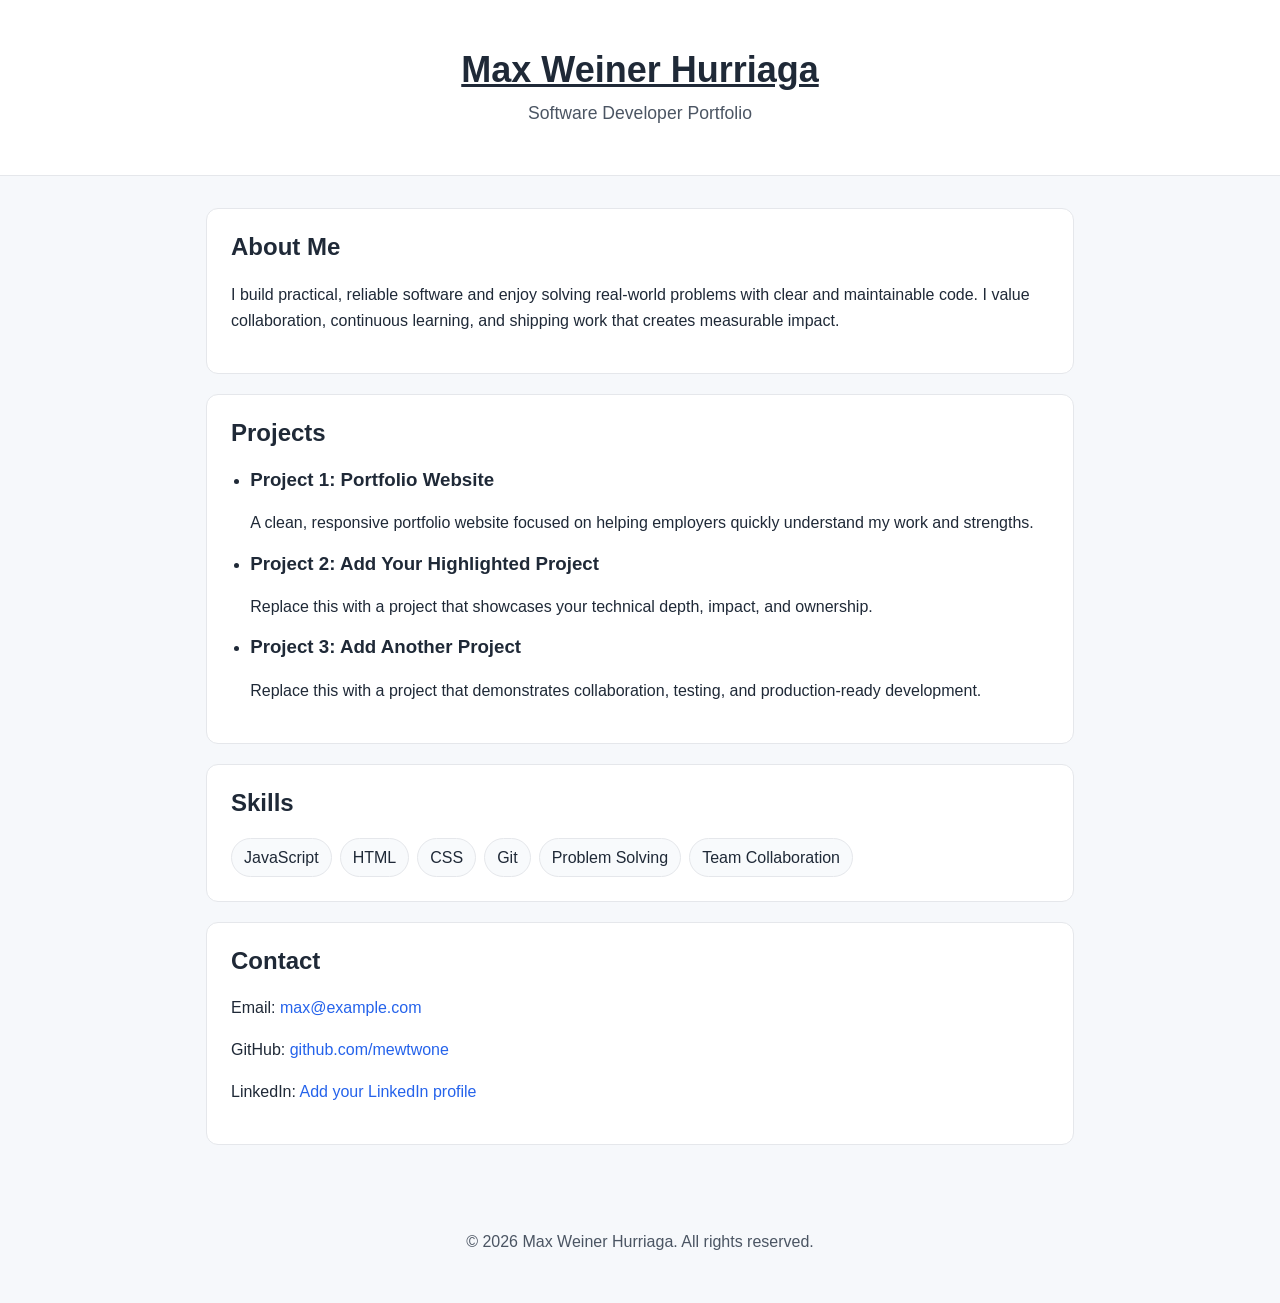
==== index.html @ 5cc29cf3 "Refactor HTML structure and styling integration" ====
<!DOCTYPE html>
<html lang="en">
<head>
  <link rel="stylesheet" href="style.css">
  <meta charset="UTF-8">
  <meta name="viewport" content="width=device-width, initial-scale=1.0">
  <title>Max Weiner Hurriaga | Portfolio</title>

</head>
<body>
<header>
  <div class="container">
    <h1 class="center underline">Max Weiner Hurriaga</h1>
    <p class="subtitle center">Software Developer Portfolio</p>
  </div>
</header>

<main class="container">
  <section aria-labelledby="about-heading">
    <h2 id="about-heading">About Me</h2>
    <p>
      I build practical, reliable software and enjoy solving real-world problems with clear and maintainable code.
      I value collaboration, continuous learning, and shipping work that creates measurable impact.
    </p>
  </section>

  <section aria-labelledby="projects-heading">
    <h2 id="projects-heading">Projects</h2>
    <ul class="project-list">
      <li>
        <h3>Project 1: Portfolio Website</h3>
        <p>A clean, responsive portfolio website focused on helping employers quickly understand my work and strengths.</p>
      </li>
      <li>
        <h3>Project 2: Add Your Highlighted Project</h3>
        <p>Replace this with a project that showcases your technical depth, impact, and ownership.</p>
      </li>
      <li>
        <h3>Project 3: Add Another Project</h3>
        <p>Replace this with a project that demonstrates collaboration, testing, and production-ready development.</p>
      </li>
    </ul>
  </section>

  <section aria-labelledby="skills-heading">
    <h2 id="skills-heading">Skills</h2>
    <ul class="skill-list">
      <li>JavaScript</li>
      <li>HTML</li>
      <li>CSS</li>
      <li>Git</li>
      <li>Problem Solving</li>
      <li>Team Collaboration</li>
    </ul>
  </section>

  <section aria-labelledby="contact-heading">
    <h2 id="contact-heading">Contact</h2>
    <p>Email: <a href="mailto:max@example.com">max@example.com</a></p>
    <p>GitHub: <a href="https://github.com/mewtwone">github.com/mewtwone</a></p>
    <p>LinkedIn: <a href="https://www.linkedin.com">Add your LinkedIn profile</a></p>
  </section>
</main>

<footer>
  <p>© <span id="year">2026</span> Max Weiner Hurriaga. All rights reserved.</p>
</footer>
</body>
</html>
---- style.css ----
:root {
    color-scheme: light;
    --bg: #f6f8fb;
    --surface: #ffffff;
    --text: #1f2937;
    --muted: #4b5563;
    --accent: #2563eb;
    --border: #e5e7eb;
}

* {
    box-sizing: border-box;
}

body {
    margin: 0;
    font-family: Arial, Helvetica, sans-serif;
    line-height: 1.6;
    color: var(--text);
    background: var(--bg);
}

header {
    background: var(--surface);
    border-bottom: 1px solid var(--border);
    padding: 3rem 1rem;
}
.center {
    text-align: center;
}

.underline {
    text-decoration: underline;
}
.container {
    max-width: 900px;
    margin: 0 auto;
}

h1,
h2,
h3 {
    margin-top: 0;
    line-height: 1.2;
}

h1 {
    font-size: 2.25rem;
    margin-bottom: 0.5rem;
}

.subtitle {
    margin: 0;
    color: var(--muted);
    font-size: 1.1rem;
}

main {
    padding: 2rem 1rem 3rem;
}

section {
    background: var(--surface);
    border: 1px solid var(--border);
    border-radius: 12px;
    padding: 1.5rem;
    margin-bottom: 1.25rem;
}

ul {
    padding-left: 1.2rem;
    margin: 0;
}

.project-list li + li {
    margin-top: 1rem;
}

.skill-list {
    display: flex;
    flex-wrap: wrap;
    gap: 0.5rem;
    list-style: none;
    padding: 0;
}

.skill-list li {
    border: 1px solid var(--border);
    border-radius: 999px;
    padding: 0.35rem 0.75rem;
    background: #f8fafc;
}

a {
    color: var(--accent);
    text-decoration: none;
}

a:hover,
a:focus {
    text-decoration: underline;
}

footer {
    text-align: center;
    color: var(--muted);
    padding: 0 1rem 2rem;
}
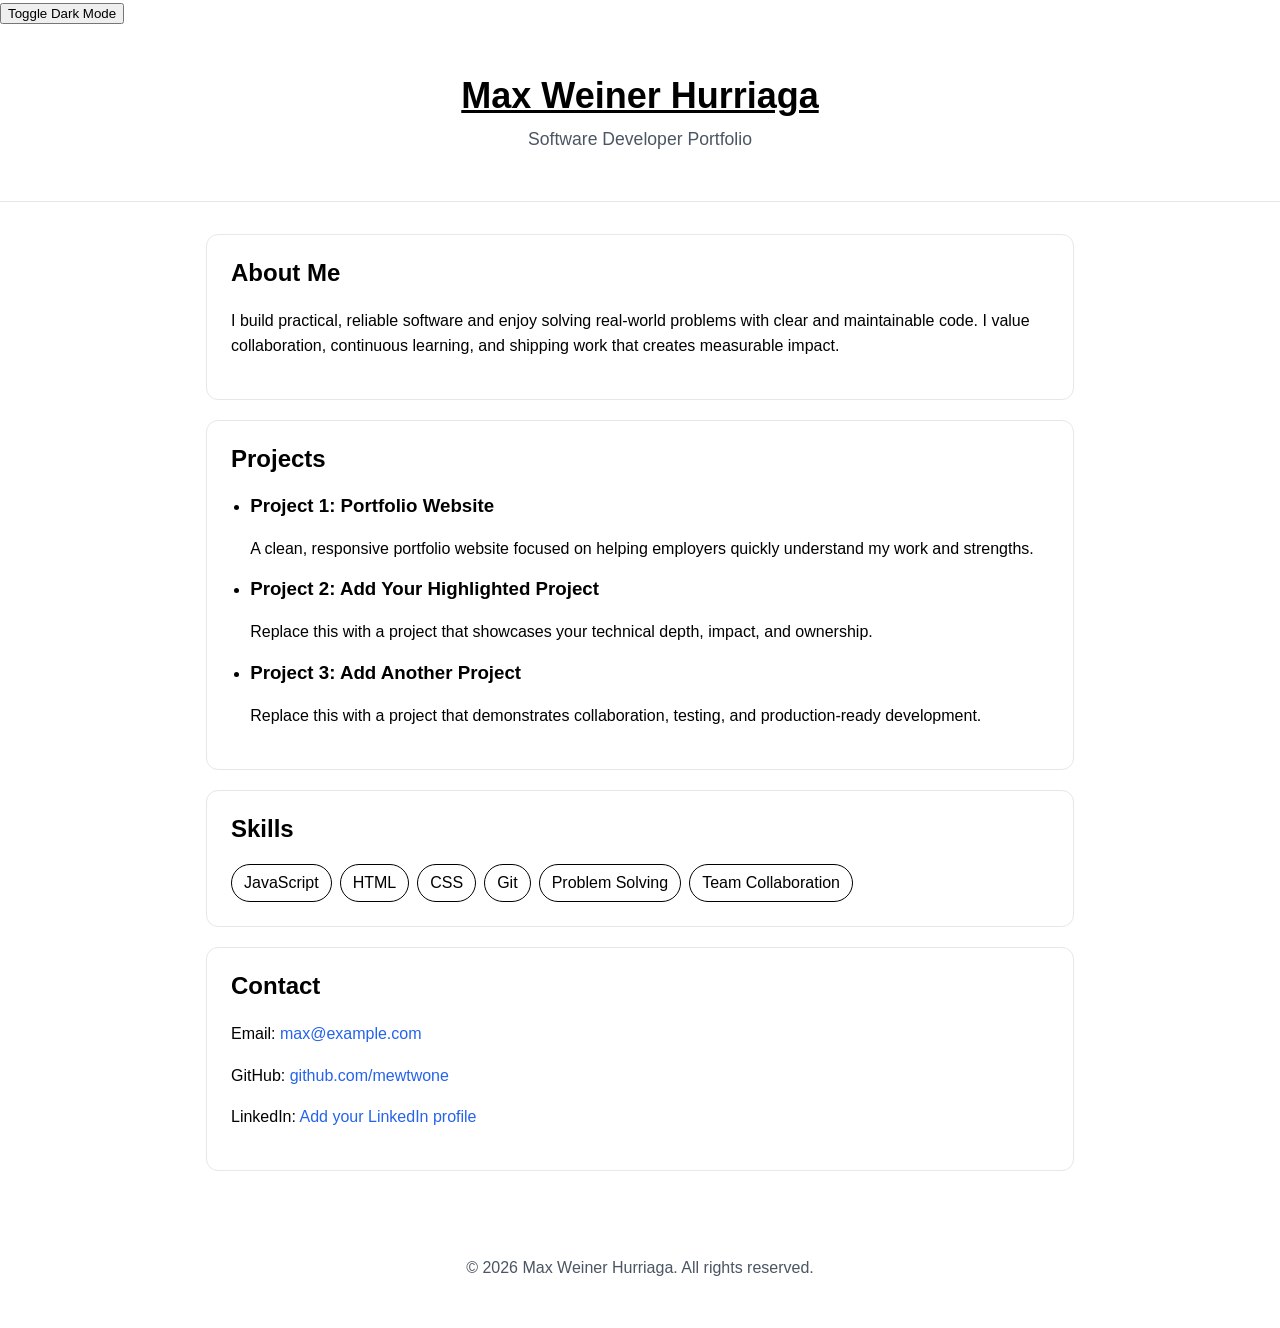
==== commit 4d1e4383: "Add dark mode toggle button to index.html Added a button to toggle dark mode functionality, whilst a" ====
--- a/index.html
+++ b/index.html
@@ -2,12 +2,14 @@
 <html lang="en">
 <head>
   <link rel="stylesheet" href="style.css">
+  <script src="JavaScript.js"></script>
   <meta charset="UTF-8">
   <meta name="viewport" content="width=device-width, initial-scale=1.0">
   <title>Max Weiner Hurriaga | Portfolio</title>
 
 </head>
 <body>
+<button type="button" onclick="DarkMode()">Toggle Dark Mode</button>
 <header>
   <div class="container">
     <h1 class="center underline">Max Weiner Hurriaga</h1>
--- a/style.css
+++ b/style.css
@@ -7,7 +7,15 @@
     --accent: #2563eb;
     --border: #e5e7eb;
 }
-
+.dark-mode {
+    color-scheme: dark;
+    --bg: #1c1c1c;
+    --surface: #1c1c1c;
+    --text: #e7eaea;
+    --muted: #4b5563;
+    --accent: #2563eb;
+    --border: #1c1c1c;
+}
 * {
     box-sizing: border-box;
 }
@@ -16,10 +24,14 @@
     margin: 0;
     font-family: Arial, Helvetica, sans-serif;
     line-height: 1.6;
-    color: var(--text);
-    background: var(--bg);
+    background-color: white;
+    color: black;
 }
 
+.dark-mode {
+    background-color: black;
+    color: white;
+}
 header {
     background: var(--surface);
     border-bottom: 1px solid var(--border);
@@ -85,10 +97,10 @@
 }
 
 .skill-list li {
-    border: 1px solid var(--border);
+    border: 1px solid ;
     border-radius: 999px;
     padding: 0.35rem 0.75rem;
-    background: #f8fafc;
+
 }
 
 a {
@@ -105,4 +117,4 @@
     text-align: center;
     color: var(--muted);
     padding: 0 1rem 2rem;
-}+}
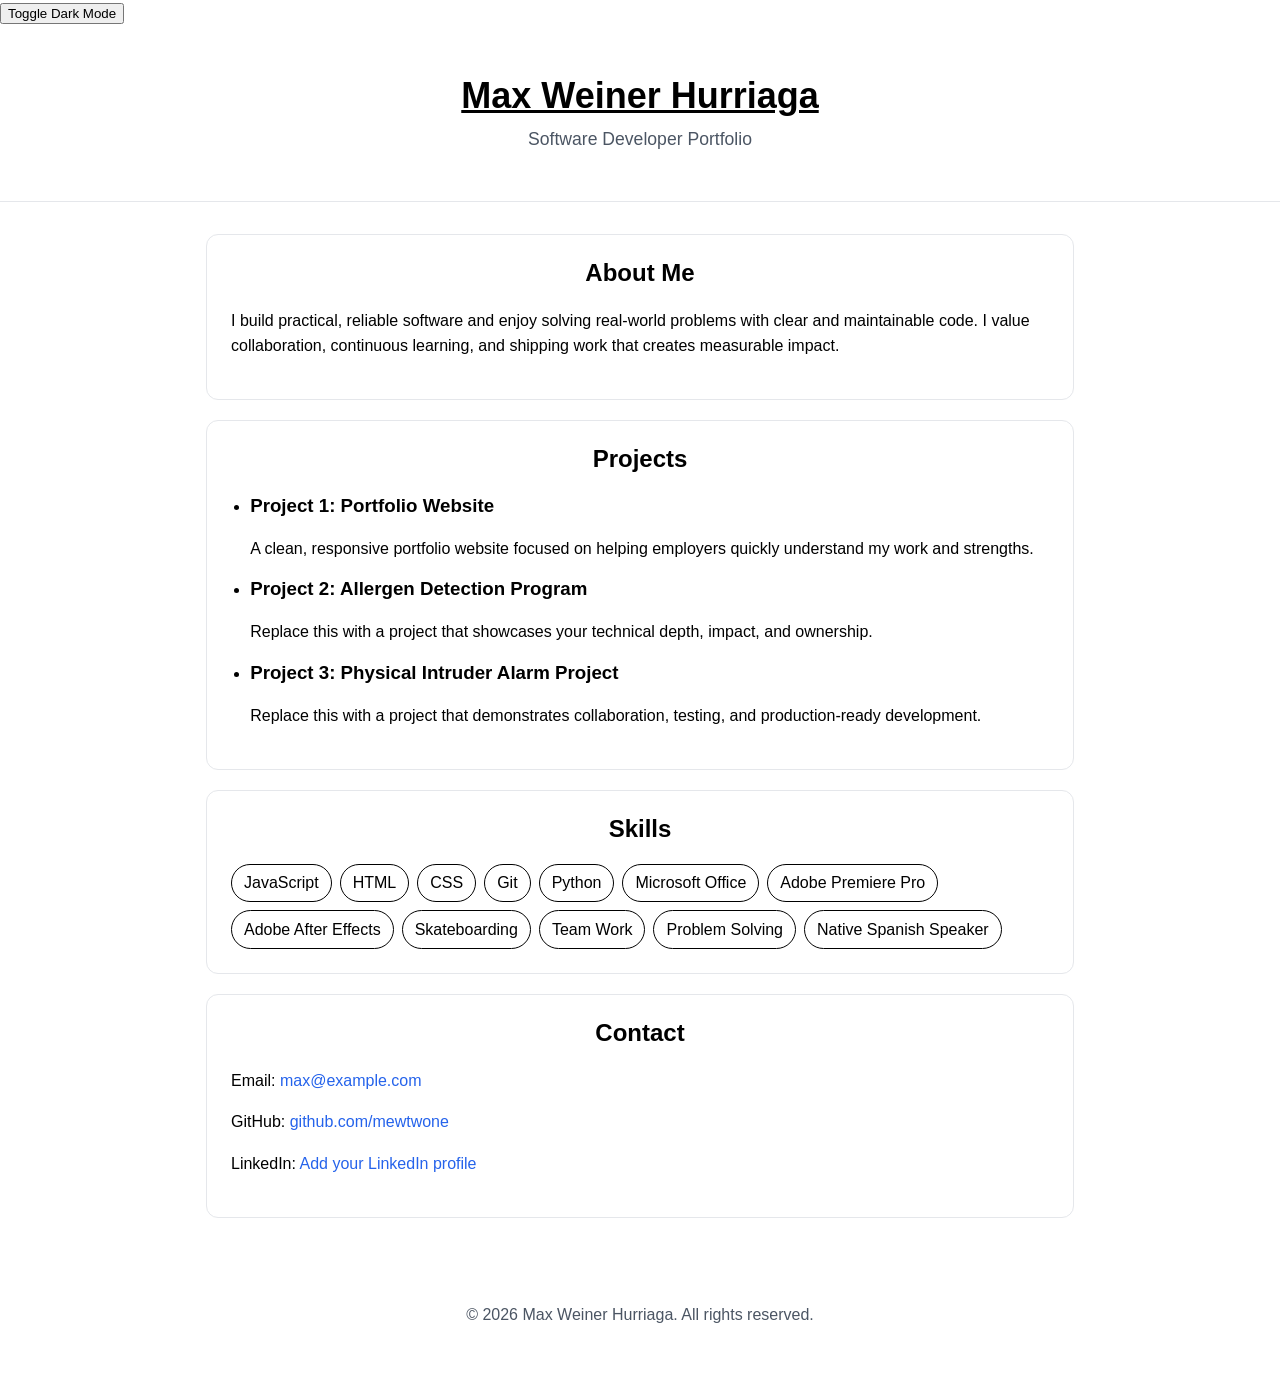
==== commit e0db0231: "Update project titles and add skills in index.html" ====
--- a/index.html
+++ b/index.html
@@ -19,7 +19,7 @@
 
 <main class="container">
   <section aria-labelledby="about-heading">
-    <h2 id="about-heading">About Me</h2>
+    <h2 id="about-heading" class="center">About Me</h2>
     <p>
       I build practical, reliable software and enjoy solving real-world problems with clear and maintainable code.
       I value collaboration, continuous learning, and shipping work that creates measurable impact.
@@ -27,37 +27,43 @@
   </section>
 
   <section aria-labelledby="projects-heading">
-    <h2 id="projects-heading">Projects</h2>
+    <h2 id="projects-heading" class="center">Projects</h2>
     <ul class="project-list">
       <li>
         <h3>Project 1: Portfolio Website</h3>
         <p>A clean, responsive portfolio website focused on helping employers quickly understand my work and strengths.</p>
       </li>
       <li>
-        <h3>Project 2: Add Your Highlighted Project</h3>
+        <h3>Project 2: Allergen Detection Program</h3>
         <p>Replace this with a project that showcases your technical depth, impact, and ownership.</p>
       </li>
       <li>
-        <h3>Project 3: Add Another Project</h3>
+        <h3>Project 3: Physical Intruder Alarm Project</h3>
         <p>Replace this with a project that demonstrates collaboration, testing, and production-ready development.</p>
       </li>
     </ul>
   </section>
 
   <section aria-labelledby="skills-heading">
-    <h2 id="skills-heading">Skills</h2>
-    <ul class="skill-list">
+    <h2 id="skills-heading" class="center">Skills</h2>
+    <ul class="skill-list center" >
       <li>JavaScript</li>
       <li>HTML</li>
       <li>CSS</li>
       <li>Git</li>
+      <li>Python</li>
+      <li>Microsoft Office</li>
+      <li>Adobe Premiere Pro</li>
+      <li>Adobe After Effects</li>
+      <li>Skateboarding</li>
+      <li>Team Work</li>
       <li>Problem Solving</li>
-      <li>Team Collaboration</li>
+      <li>Native Spanish Speaker</li>
     </ul>
   </section>
 
   <section aria-labelledby="contact-heading">
-    <h2 id="contact-heading">Contact</h2>
+    <h2 id="contact-heading" class="center">Contact</h2>
     <p>Email: <a href="mailto:max@example.com">max@example.com</a></p>
     <p>GitHub: <a href="https://github.com/mewtwone">github.com/mewtwone</a></p>
     <p>LinkedIn: <a href="https://www.linkedin.com">Add your LinkedIn profile</a></p>
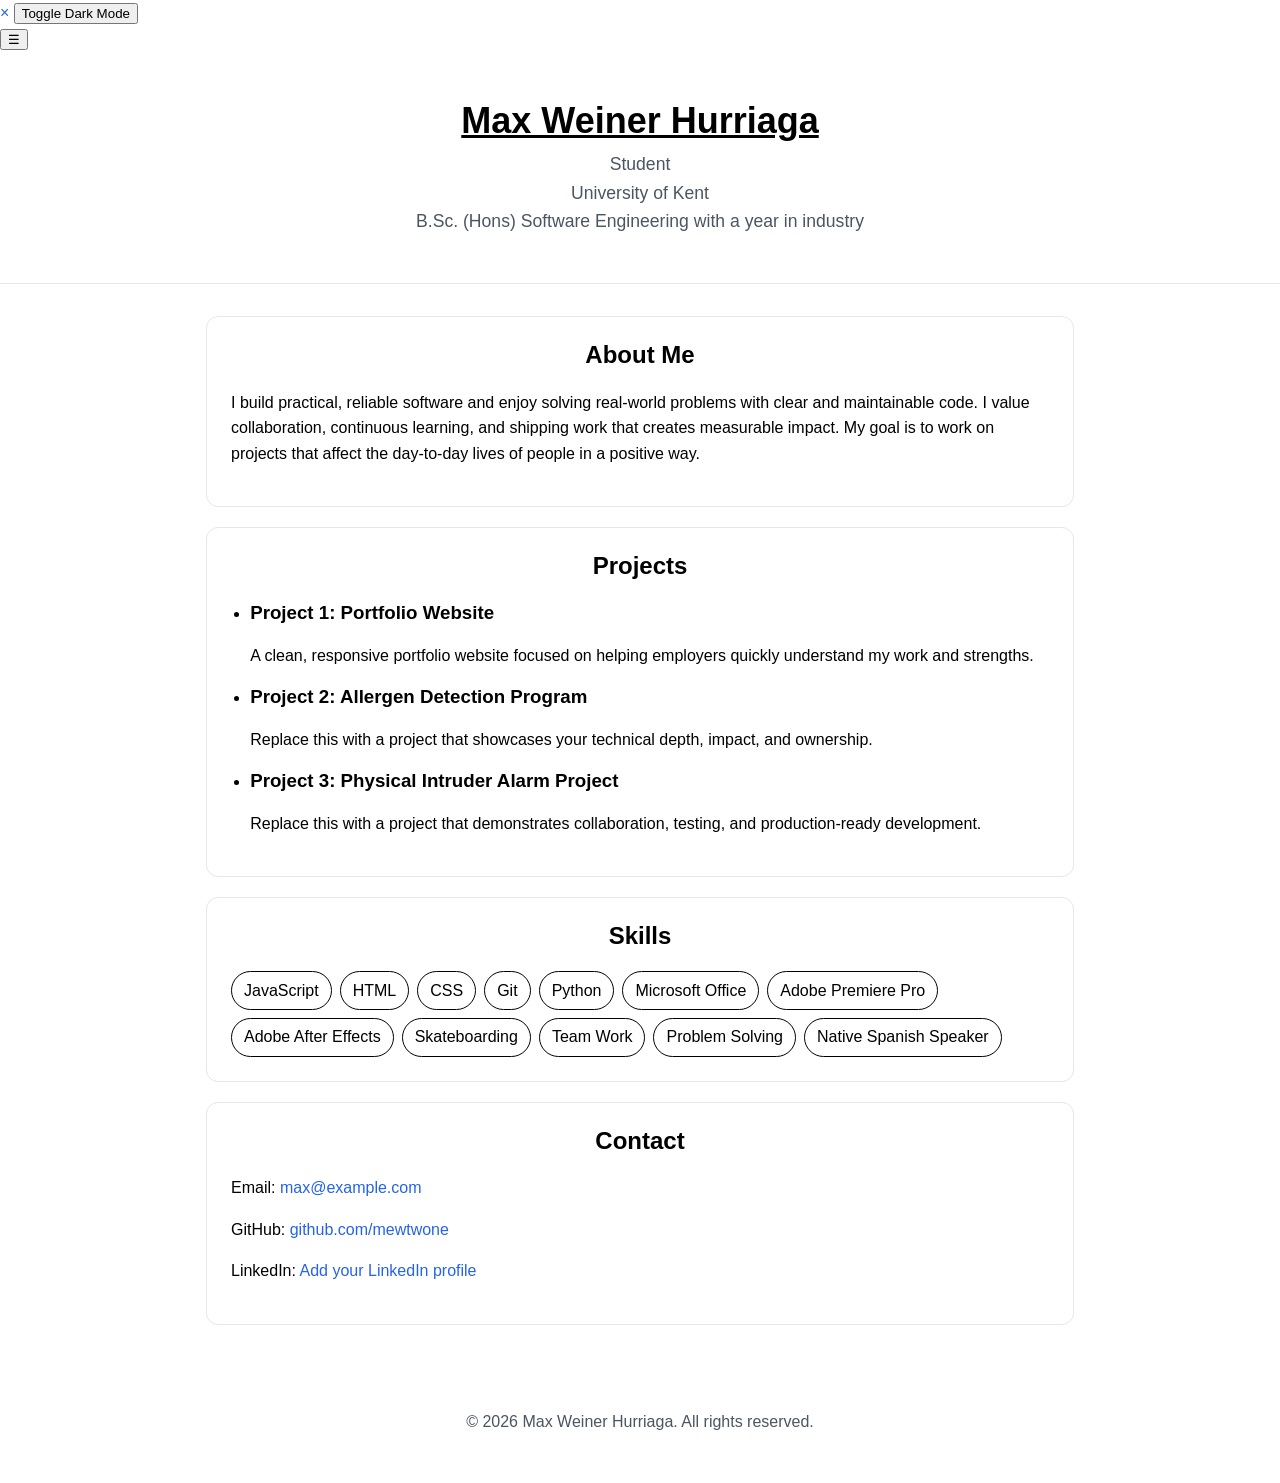
==== commit 81385ba7: "Revamp portfolio layout with sidebar navigation Updated the portfolio layout and added a sidebar for" ====
--- a/index.html
+++ b/index.html
@@ -6,72 +6,81 @@
   <meta charset="UTF-8">
   <meta name="viewport" content="width=device-width, initial-scale=1.0">
   <title>Max Weiner Hurriaga | Portfolio</title>
-
 </head>
 <body>
-<button type="button" onclick="DarkMode()">Toggle Dark Mode</button>
-<header>
-  <div class="container">
-    <h1 class="center underline">Max Weiner Hurriaga</h1>
-    <p class="subtitle center">Software Developer Portfolio</p>
-  </div>
-</header>
 
-<main class="container">
-  <section aria-labelledby="about-heading">
-    <h2 id="about-heading" class="center">About Me</h2>
-    <p>
-      I build practical, reliable software and enjoy solving real-world problems with clear and maintainable code.
-      I value collaboration, continuous learning, and shipping work that creates measurable impact.
-    </p>
-  </section>
+<div id="Sidebar" class="sidebar">
+  <a href="javascript:void(0)" class="closebtn" onclick="closeBar()">&times;</a>
+  <button type="button" onclick="DarkMode()">Toggle Dark Mode</button>
+</div>
+<div id="main">
+  <button class="openbtn" onclick="openBar()">&#9776;</button>
 
-  <section aria-labelledby="projects-heading">
-    <h2 id="projects-heading" class="center">Projects</h2>
-    <ul class="project-list">
-      <li>
-        <h3>Project 1: Portfolio Website</h3>
-        <p>A clean, responsive portfolio website focused on helping employers quickly understand my work and strengths.</p>
-      </li>
-      <li>
-        <h3>Project 2: Allergen Detection Program</h3>
-        <p>Replace this with a project that showcases your technical depth, impact, and ownership.</p>
-      </li>
-      <li>
-        <h3>Project 3: Physical Intruder Alarm Project</h3>
-        <p>Replace this with a project that demonstrates collaboration, testing, and production-ready development.</p>
-      </li>
-    </ul>
-  </section>
 
-  <section aria-labelledby="skills-heading">
-    <h2 id="skills-heading" class="center">Skills</h2>
-    <ul class="skill-list center" >
-      <li>JavaScript</li>
-      <li>HTML</li>
-      <li>CSS</li>
-      <li>Git</li>
-      <li>Python</li>
-      <li>Microsoft Office</li>
-      <li>Adobe Premiere Pro</li>
-      <li>Adobe After Effects</li>
-      <li>Skateboarding</li>
-      <li>Team Work</li>
-      <li>Problem Solving</li>
-      <li>Native Spanish Speaker</li>
-    </ul>
-  </section>
 
-  <section aria-labelledby="contact-heading">
-    <h2 id="contact-heading" class="center">Contact</h2>
-    <p>Email: <a href="mailto:max@example.com">max@example.com</a></p>
-    <p>GitHub: <a href="https://github.com/mewtwone">github.com/mewtwone</a></p>
-    <p>LinkedIn: <a href="https://www.linkedin.com">Add your LinkedIn profile</a></p>
-  </section>
-</main>
+  <header>
+    <div class="container">
+      <h1 class="center underline">Max Weiner Hurriaga</h1>
+      <p class="subtitle center">Student<br> University of Kent <br> B.Sc. (Hons) Software Engineering with a year in industry </p>
+    </div>
+  </header>
 
-<footer>
-  <p>© <span id="year">2026</span> Max Weiner Hurriaga. All rights reserved.</p>
-</footer>
+
+  <main class="container">
+    <section aria-labelledby="about-heading">
+      <h2 id="about-heading" class="center">About Me</h2>
+      <p>
+        I build practical, reliable software and enjoy solving real-world problems with clear and maintainable code.
+        I value collaboration, continuous learning, and shipping work that creates measurable impact. My goal is to work on projects that affect the day-to-day lives of people in a positive way.
+      </p>
+    </section>
+
+    <section aria-labelledby="projects-heading">
+      <h2 id="projects-heading" class="center">Projects</h2>
+      <ul class="project-list">
+        <li>
+          <h3>Project 1: Portfolio Website</h3>
+          <p>A clean, responsive portfolio website focused on helping employers quickly understand my work and strengths.</p>
+        </li>
+        <li>
+          <h3>Project 2: Allergen Detection Program</h3>
+          <p>Replace this with a project that showcases your technical depth, impact, and ownership.</p>
+        </li>
+        <li>
+          <h3>Project 3: Physical Intruder Alarm Project</h3>
+          <p>Replace this with a project that demonstrates collaboration, testing, and production-ready development.</p>
+        </li>
+      </ul>
+    </section>
+
+    <section aria-labelledby="skills-heading">
+      <h2 id="skills-heading" class="center">Skills</h2>
+      <ul class="skill-list center" >
+        <li>JavaScript</li>
+        <li>HTML</li>
+        <li>CSS</li>
+        <li>Git</li>
+        <li>Python</li>
+        <li>Microsoft Office</li>
+        <li>Adobe Premiere Pro</li>
+        <li>Adobe After Effects</li>
+        <li>Skateboarding</li>
+        <li>Team Work</li>
+        <li>Problem Solving</li>
+        <li>Native Spanish Speaker</li>
+      </ul>
+    </section>
+
+    <section aria-labelledby="contact-heading">
+      <h2 id="contact-heading" class="center">Contact</h2>
+      <p>Email: <a href="mailto:max@example.com">max@example.com</a></p>
+      <p>GitHub: <a href="https://github.com/mewtwone">github.com/mewtwone</a></p>
+      <p>LinkedIn: <a href="https://www.linkedin.com">Add your LinkedIn profile</a></p>
+    </section>
+  </main>
+</div>
+  <footer>
+    <p>© <span id="year">2026</span> Max Weiner Hurriaga. All rights reserved.</p>
+  </footer>
 </body>
 </html>
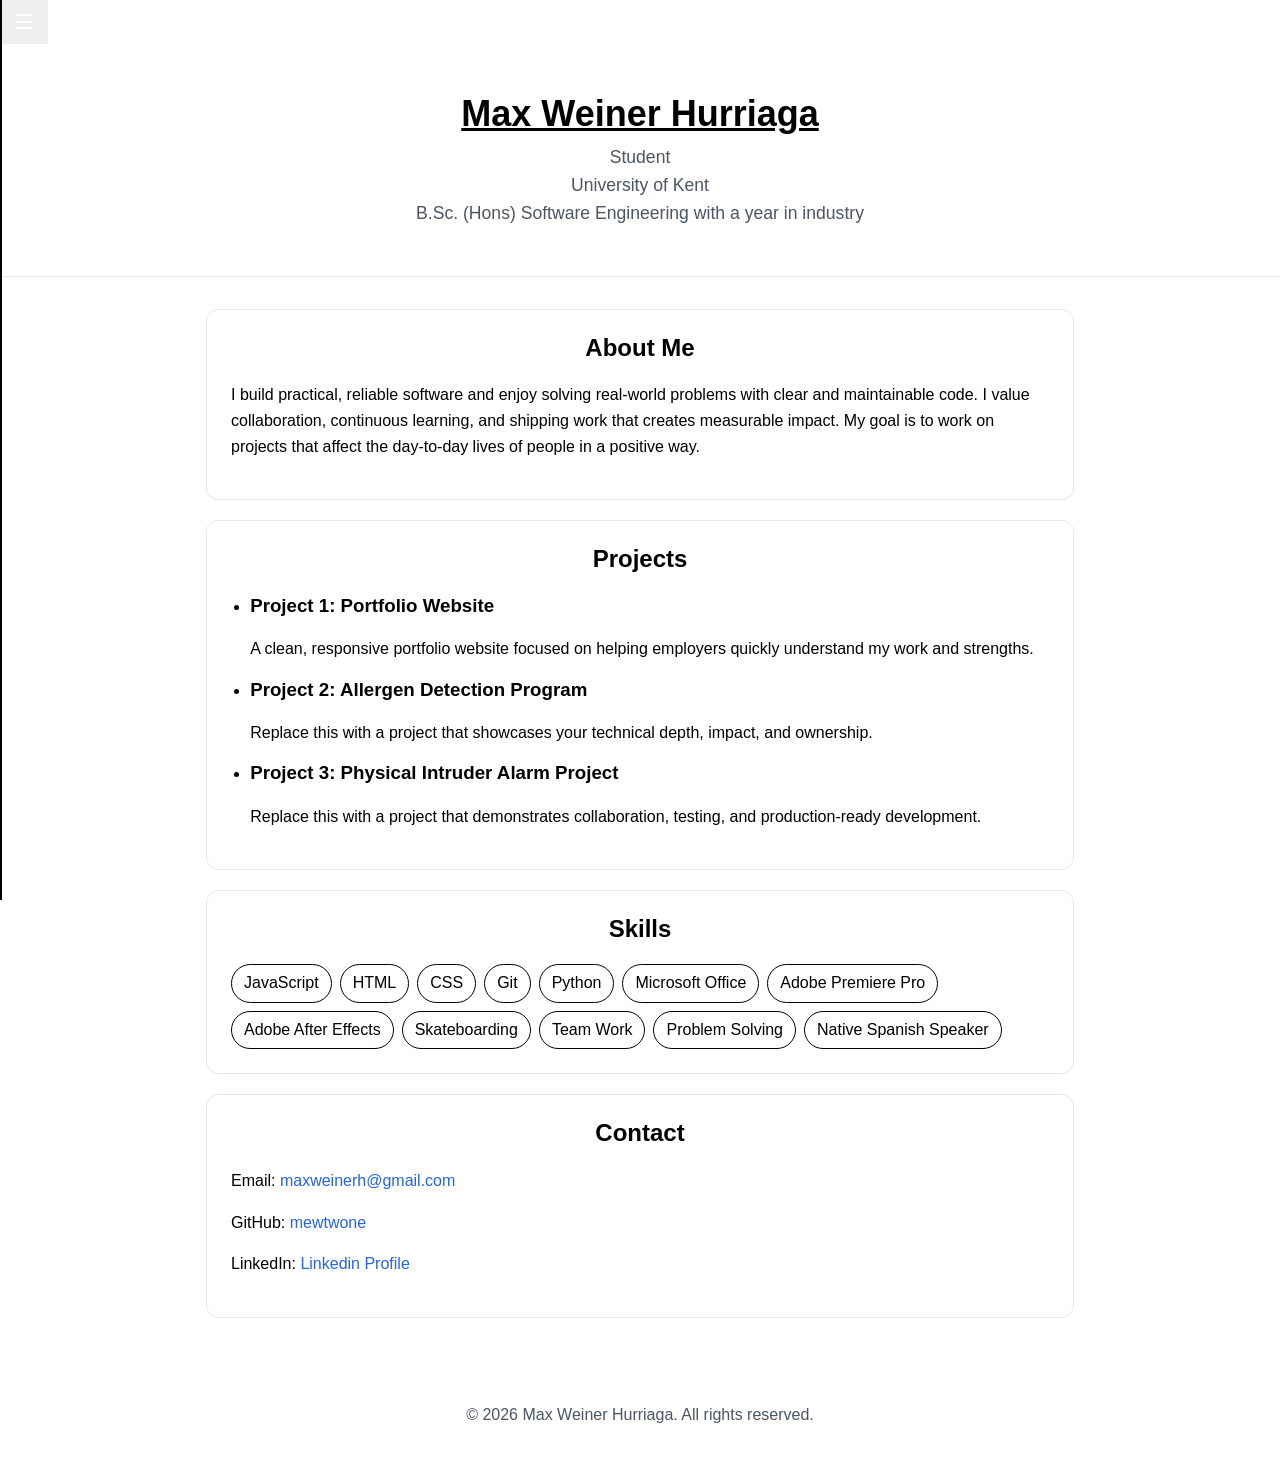
==== commit 43c3e4f5: "Refactor skills list and update contact details Updated contact information and added skill classes." ====
--- a/index.html
+++ b/index.html
@@ -56,26 +56,26 @@
     <section aria-labelledby="skills-heading">
       <h2 id="skills-heading" class="center">Skills</h2>
       <ul class="skill-list center" >
-        <li>JavaScript</li>
-        <li>HTML</li>
-        <li>CSS</li>
-        <li>Git</li>
-        <li>Python</li>
-        <li>Microsoft Office</li>
-        <li>Adobe Premiere Pro</li>
-        <li>Adobe After Effects</li>
-        <li>Skateboarding</li>
-        <li>Team Work</li>
-        <li>Problem Solving</li>
-        <li>Native Spanish Speaker</li>
+        <li class="skill">JavaScript</li>
+        <li class="skill">HTML</li>
+        <li class="skill">CSS</li>
+        <li class="skill">Git</li>
+        <li class="skill">Python</li>
+        <li class="skill">Microsoft Office</li>
+        <li class="skill">Adobe Premiere Pro</li>
+        <li class="skill">Adobe After Effects</li>
+        <li class="skill">Skateboarding</li>
+        <li class="skill">Team Work</li>
+        <li class="skill">Problem Solving</li>
+        <li class="skill">Native Spanish Speaker</li>
       </ul>
     </section>
 
     <section aria-labelledby="contact-heading">
       <h2 id="contact-heading" class="center">Contact</h2>
-      <p>Email: <a href="mailto:max@example.com">max@example.com</a></p>
-      <p>GitHub: <a href="https://github.com/mewtwone">github.com/mewtwone</a></p>
-      <p>LinkedIn: <a href="https://www.linkedin.com">Add your LinkedIn profile</a></p>
+      <p>Email: <a href="mailto:maxweinerh@gmail.com">maxweinerh@gmail.com</a></p>
+      <p>GitHub: <a href="https://github.com/mewtwone">mewtwone</a></p>
+      <p>LinkedIn: <a href="https://uk.linkedin.com/in/max-weiner-hurriaga-5372513a3">Linkedin Profile</a></p>
     </section>
   </main>
 </div>
--- a/style.css
+++ b/style.css
@@ -118,3 +118,51 @@
     color: var(--muted);
     padding: 0 1rem 2rem;
 }
+.sidebar {
+    height: 100%;
+    width: 0;
+    position: fixed;
+    z-index: 1;
+    top: 0;
+    left: 0;
+    overflow-x: hidden;
+    padding-top: 60px;
+    transition: 0.5s;
+    border: 1px solid;
+}
+.sidebar a {
+    padding: 8px 8px 8px 32px;
+    text-decoration: none;
+    font-size: 25px;
+    color: #818181;
+    display: block;
+    transition: 0.3s;
+}
+
+
+.sidebar a:hover {
+    color: #f1f1f1;
+}
+
+
+.sidebar .closebtn {
+    position: absolute;
+    top: 0;
+    right: 25px;
+    font-size: 36px;
+    margin-left: 50px;
+}
+
+
+.openbtn {
+    font-size: 20px;
+    cursor: pointer;
+
+    color: white;
+    padding: 10px 15px;
+    border: none;
+}
+
+.openbtn:hover {
+    background-color: #444;
+}
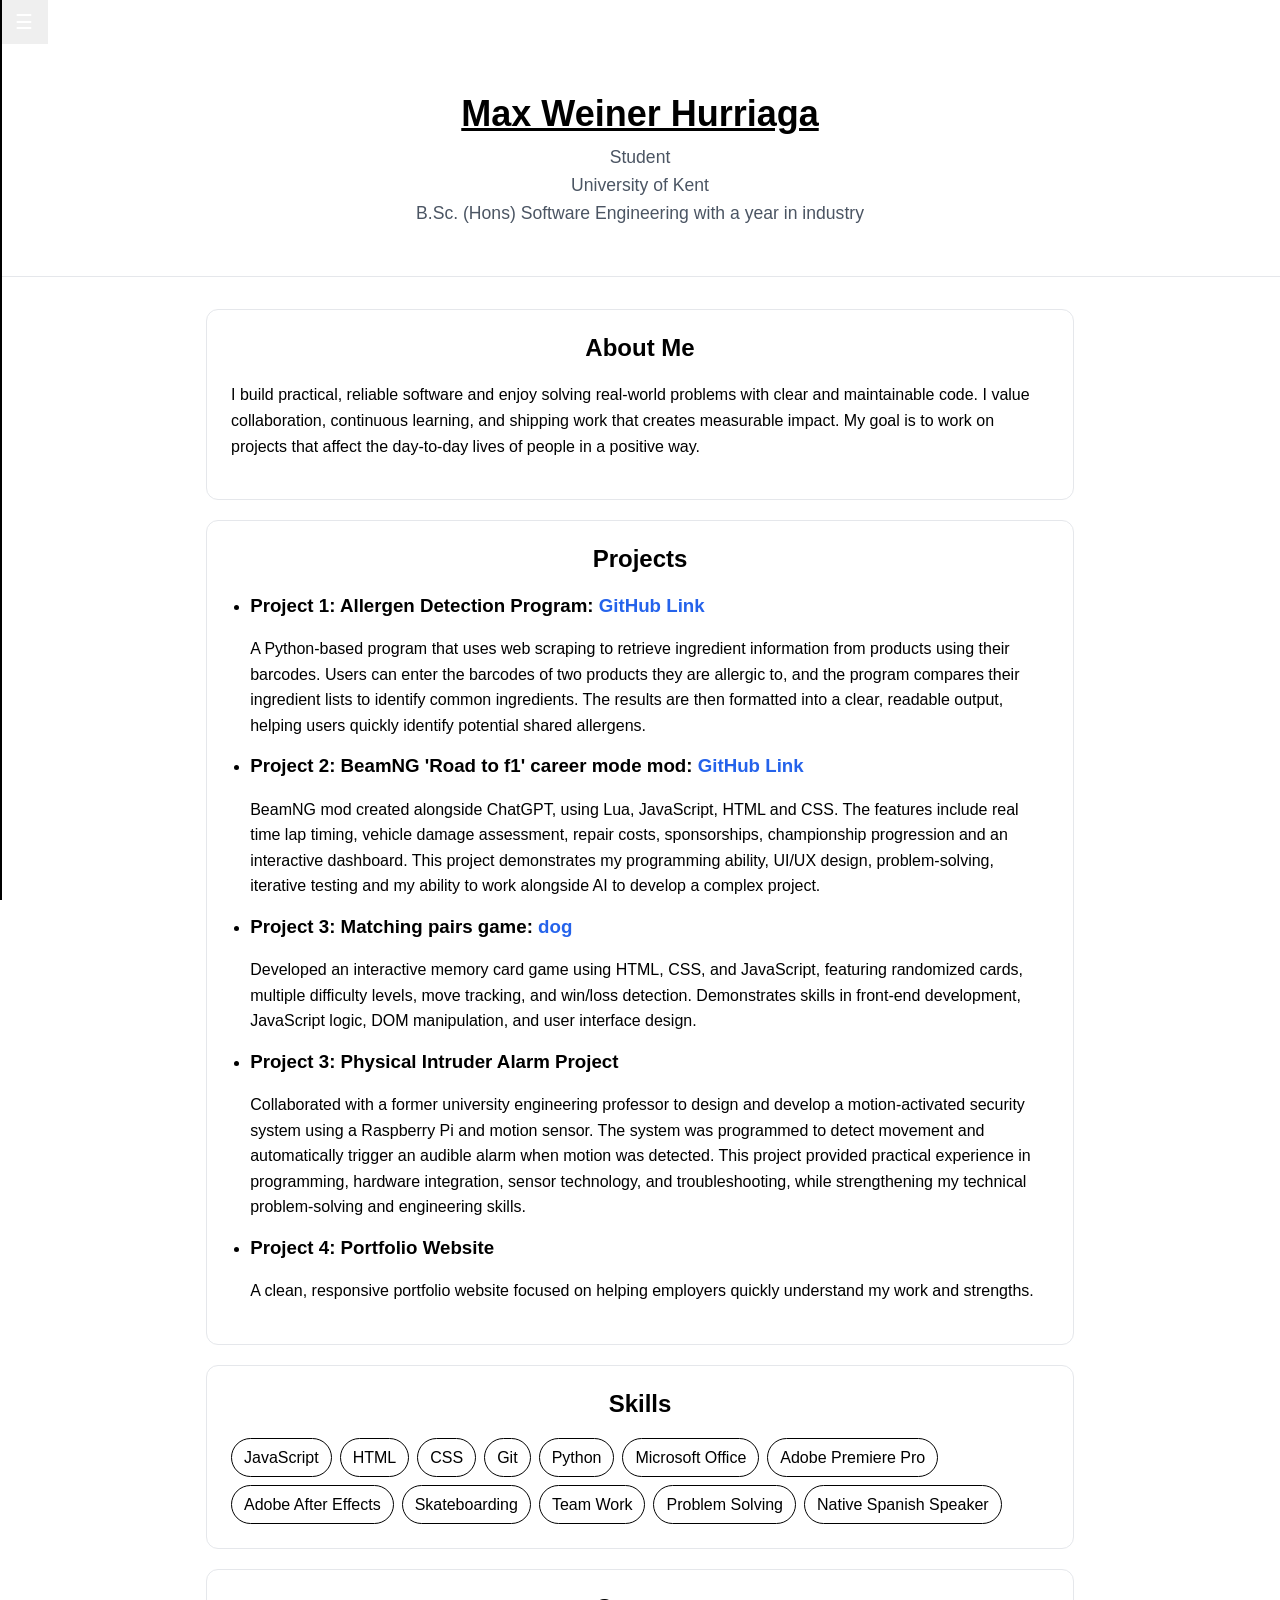
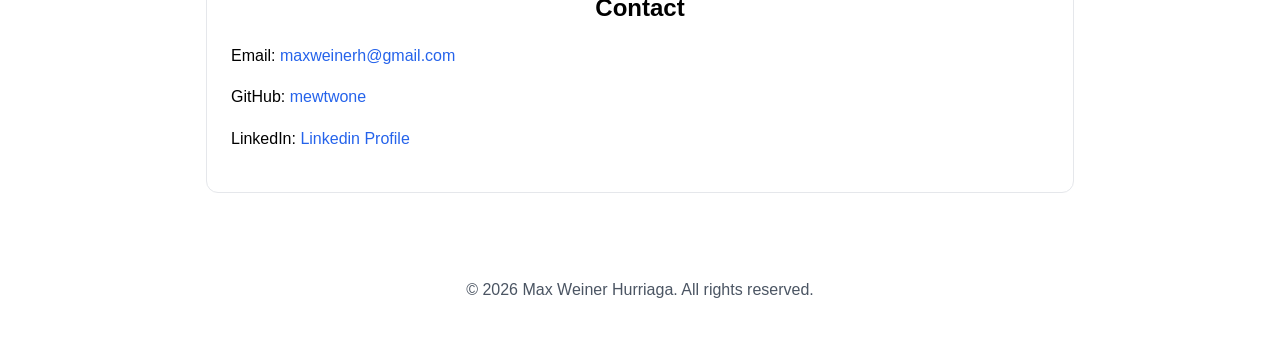
==== commit e92e95f1: "Revise project listings and descriptions in index.html Updated project descriptions and added new pr" ====
--- a/index.html
+++ b/index.html
@@ -39,17 +39,28 @@
       <h2 id="projects-heading" class="center">Projects</h2>
       <ul class="project-list">
         <li>
-          <h3>Project 1: Portfolio Website</h3>
-          <p>A clean, responsive portfolio website focused on helping employers quickly understand my work and strengths.</p>
+          <h3>Project 1: Allergen Detection Program: <a href="https://github.com/mewtwone/Allergen-Detection-EPQ"> GitHub Link</a></h3>
+          <p>A Python-based program that uses web scraping to retrieve ingredient information from products using their barcodes. Users can enter the barcodes of two products they are allergic to, and the program compares their ingredient lists to identify common ingredients. The results are then formatted into a clear, readable output, helping users quickly identify potential shared allergens.</p>
+
+        <li>
+          <h3>Project 2: BeamNG 'Road to f1' career mode mod: <a href="https://github.com/mewtwone/Beamng-road-to-f1-mod">GitHub Link</a></h3>
+          <p>BeamNG mod created alongside ChatGPT, using Lua, JavaScript, HTML and CSS. The features include real time lap timing, vehicle damage assessment, repair costs, sponsorships, championship progression and an interactive dashboard. This project demonstrates my programming ability, UI/UX design, problem-solving, iterative testing and my ability to work alongside AI to develop a complex project.</p>
         </li>
         <li>
-          <h3>Project 2: Allergen Detection Program</h3>
-          <p>Replace this with a project that showcases your technical depth, impact, and ownership.</p>
+          <h3>Project 3: Matching pairs game: <a href="cardGame/mew1.html">dog</a></h3>
+          <p>Developed an interactive memory card game using HTML, CSS, and JavaScript, featuring randomized cards, multiple difficulty levels, move tracking, and win/loss detection. Demonstrates skills in front-end development, JavaScript logic, DOM manipulation, and user interface design.</p>
         </li>
         <li>
           <h3>Project 3: Physical Intruder Alarm Project</h3>
-          <p>Replace this with a project that demonstrates collaboration, testing, and production-ready development.</p>
+          <p>Collaborated with a former university engineering professor to design and develop a motion-activated security system using a Raspberry Pi and motion sensor. The system was programmed to detect movement and automatically trigger an audible alarm when motion was detected. This project provided practical experience in programming, hardware integration, sensor technology, and troubleshooting, while strengthening my technical problem-solving and engineering skills.</p>
         </li>
+        <li>
+          <h3>Project 4: Portfolio Website</h3>
+          <p>A clean, responsive portfolio website focused on helping employers quickly understand my work and strengths.</p>
+
+        </li>
+
+
       </ul>
     </section>
 
--- a/style.css
+++ b/style.css
@@ -158,6 +158,177 @@
     font-size: 20px;
     cursor: pointer;
 
+    color: #000000;
+    padding: 10px 15px;
+    border: none;
+}
+
+.openbtn:hover {
+    background-color: #191919;
+}
+.skill:hover {
+    background-color: #1c1c1c;
+    color: white;
+}:root {
+    color-scheme: light;
+    --bg: #f6f8fb;
+    --surface: #ffffff;
+    --text: #1f2937;
+    --muted: #4b5563;
+    --accent: #2563eb;
+    --border: #e5e7eb;
+}
+.dark-mode {
+    color-scheme: dark;
+    --bg: #1c1c1c;
+    --surface: #1c1c1c;
+    --text: #e7eaea;
+    --muted: #4b5563;
+    --accent: #2563eb;
+    --border: #1c1c1c;
+}
+* {
+    box-sizing: border-box;
+}
+
+body {
+    margin: 0;
+    font-family: Arial, Helvetica, sans-serif;
+    line-height: 1.6;
+    background-color: white;
+    color: black;
+}
+
+.dark-mode {
+    background-color: black;
+    color: white;
+}
+header {
+    background: var(--surface);
+    border-bottom: 1px solid var(--border);
+    padding: 3rem 1rem;
+}
+.center {
+    text-align: center;
+}
+
+.underline {
+    text-decoration: underline;
+}
+.container {
+    max-width: 900px;
+    margin: 0 auto;
+}
+
+h1,
+h2,
+h3 {
+    margin-top: 0;
+    line-height: 1.2;
+}
+
+h1 {
+    font-size: 2.25rem;
+    margin-bottom: 0.5rem;
+}
+
+.subtitle {
+    margin: 0;
+    color: var(--muted);
+    font-size: 1.1rem;
+}
+
+main {
+    padding: 2rem 1rem 3rem;
+}
+
+section {
+    background: var(--surface);
+    border: 1px solid var(--border);
+    border-radius: 12px;
+    padding: 1.5rem;
+    margin-bottom: 1.25rem;
+}
+
+ul {
+    padding-left: 1.2rem;
+    margin: 0;
+}
+
+.project-list li + li {
+    margin-top: 1rem;
+}
+
+.skill-list {
+    display: flex;
+    flex-wrap: wrap;
+    gap: 0.5rem;
+    list-style: none;
+    padding: 0;
+}
+
+.skill-list li {
+    border: 1px solid ;
+    border-radius: 999px;
+    padding: 0.35rem 0.75rem;
+
+}
+
+a {
+    color: var(--accent);
+    text-decoration: none;
+}
+
+a:hover,
+a:focus {
+    text-decoration: underline;
+}
+
+footer {
+    text-align: center;
+    color: var(--muted);
+    padding: 0 1rem 2rem;
+}
+.sidebar {
+    height: 100%;
+    width: 0;
+    position: fixed;
+    z-index: 1;
+    top: 0;
+    left: 0;
+    overflow-x: hidden;
+    padding-top: 60px;
+    transition: 0.5s;
+    border: 1px solid;
+}
+.sidebar a {
+    padding: 8px 8px 8px 32px;
+    text-decoration: none;
+    font-size: 25px;
+    color: #818181;
+    display: block;
+    transition: 0.3s;
+}
+
+
+.sidebar a:hover {
+    color: #f1f1f1;
+}
+
+
+.sidebar .closebtn {
+    position: absolute;
+    top: 0;
+    right: 25px;
+    font-size: 36px;
+    margin-left: 50px;
+}
+
+
+.openbtn {
+    font-size: 20px;
+    cursor: pointer;
+
     color: white;
     padding: 10px 15px;
     border: none;
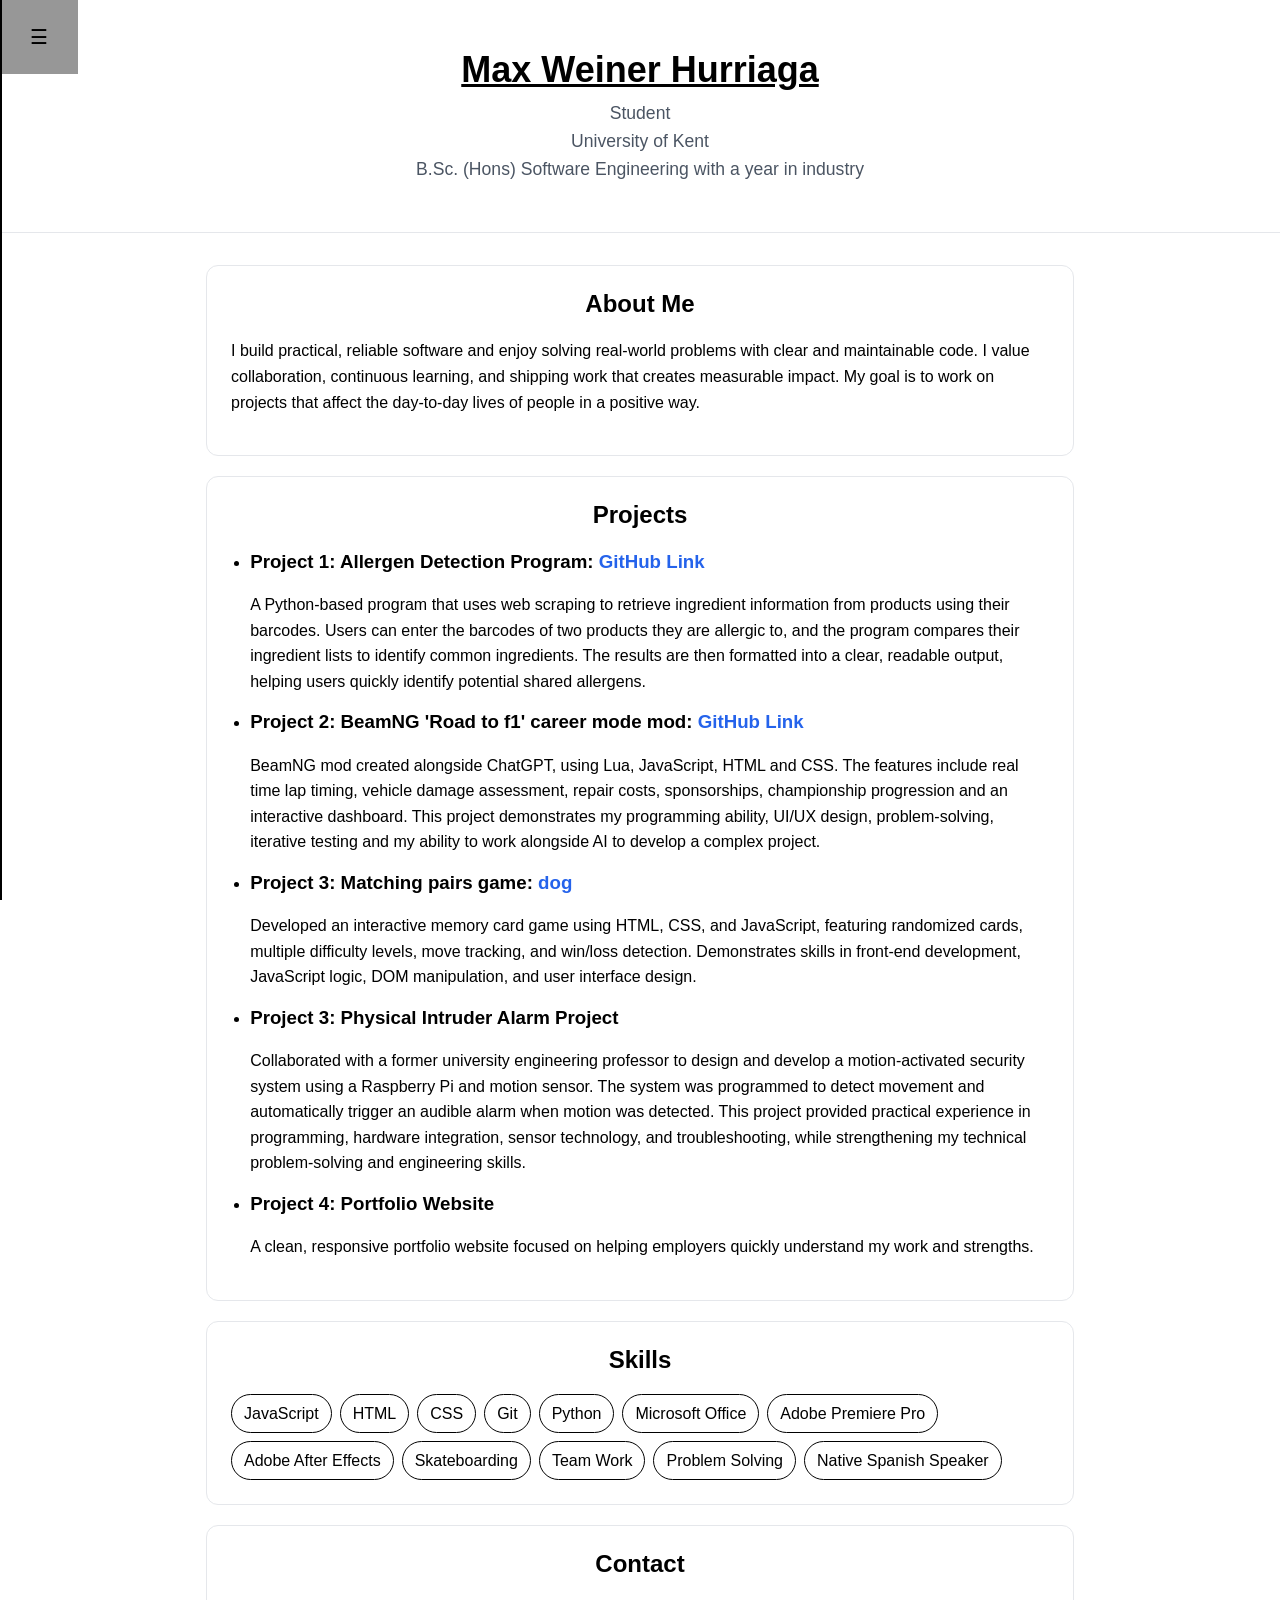
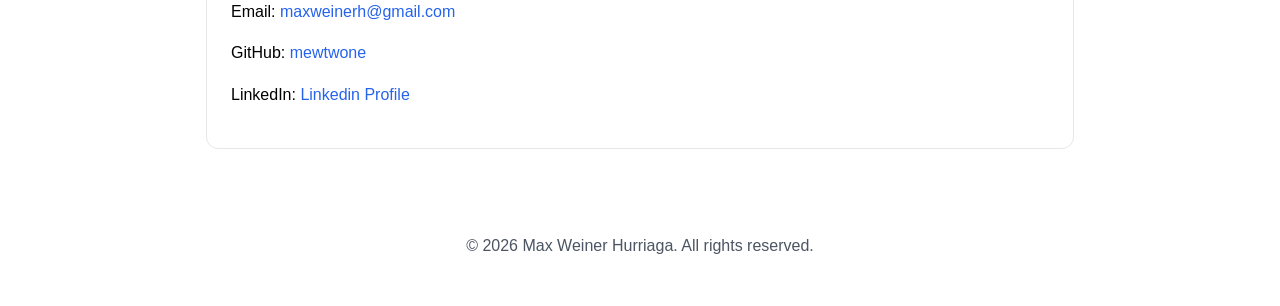
==== commit 1d023311: "Update button classes in sidebar and main" ====
--- a/index.html
+++ b/index.html
@@ -10,11 +10,11 @@
 <body>
 
 <div id="Sidebar" class="sidebar">
-  <a href="javascript:void(0)" class="closebtn" onclick="closeBar()">&times;</a>
-  <button type="button" onclick="DarkMode()">Toggle Dark Mode</button>
+
+  <button type="button" class="DMbutton" onclick="DarkMode()">Toggle Dark Mode</button>
 </div>
 <div id="main">
-  <button class="openbtn" onclick="openBar()">&#9776;</button>
+  <button id="bar" class="openbtn SBbutton" onclick="openBar()">&#9776;</button>
 
 
 
--- a/style.css
+++ b/style.css
@@ -127,7 +127,7 @@
     left: 0;
     overflow-x: hidden;
     padding-top: 60px;
-    transition: 0.5s;
+
     border: 1px solid;
 }
 .sidebar a {
@@ -136,7 +136,7 @@
     font-size: 25px;
     color: #818181;
     display: block;
-    transition: 0.3s;
+
 }
 
 
@@ -145,13 +145,6 @@
 }
 
 
-.sidebar .closebtn {
-    position: absolute;
-    top: 0;
-    right: 25px;
-    font-size: 36px;
-    margin-left: 50px;
-}
 
 
 .openbtn {
@@ -160,180 +153,31 @@
 
     color: #000000;
     padding: 10px 15px;
-    border: none;
+    border: 4px;
+    background-color: #979797;
 }
 
 .openbtn:hover {
-    background-color: #191919;
+    background-color: #1c1c1c;
+    color: white;
 }
 .skill:hover {
     background-color: #1c1c1c;
     color: white;
-}:root {
-    color-scheme: light;
-    --bg: #f6f8fb;
-    --surface: #ffffff;
-    --text: #1f2937;
-    --muted: #4b5563;
-    --accent: #2563eb;
-    --border: #e5e7eb;
 }
-.dark-mode {
-    color-scheme: dark;
-    --bg: #1c1c1c;
-    --surface: #1c1c1c;
-    --text: #e7eaea;
-    --muted: #4b5563;
-    --accent: #2563eb;
-    --border: #1c1c1c;
-}
-* {
-    box-sizing: border-box;
-}
-
-body {
-    margin: 0;
-    font-family: Arial, Helvetica, sans-serif;
-    line-height: 1.6;
-    background-color: white;
-    color: black;
-}
-
-.dark-mode {
-    background-color: black;
+.DMbutton {
+    border-radius: 10px;
+    background-color: #232323;
     color: white;
-}
-header {
-    background: var(--surface);
-    border-bottom: 1px solid var(--border);
-    padding: 3rem 1rem;
-}
-.center {
+    padding: 30px 55px;
     text-align: center;
-}
-
-.underline {
-    text-decoration: underline;
-}
-.container {
-    max-width: 900px;
-    margin: 0 auto;
-}
-
-h1,
-h2,
-h3 {
-    margin-top: 0;
-    line-height: 1.2;
-}
-
-h1 {
-    font-size: 2.25rem;
-    margin-bottom: 0.5rem;
-}
-
-.subtitle {
-    margin: 0;
-    color: var(--muted);
-    font-size: 1.1rem;
-}
-
-main {
-    padding: 2rem 1rem 3rem;
-}
-
-section {
-    background: var(--surface);
-    border: 1px solid var(--border);
-    border-radius: 12px;
-    padding: 1.5rem;
-    margin-bottom: 1.25rem;
-}
-
-ul {
-    padding-left: 1.2rem;
-    margin: 0;
-}
-
-.project-list li + li {
-    margin-top: 1rem;
-}
-
-.skill-list {
-    display: flex;
-    flex-wrap: wrap;
-    gap: 0.5rem;
-    list-style: none;
-    padding: 0;
-}
-
-.skill-list li {
-    border: 1px solid ;
-    border-radius: 999px;
-    padding: 0.35rem 0.75rem;
+    text-decoration: none;
+    display: flow;
+    font-size: 16px;
+    cursor: pointer;
 
 }
-
-a {
-    color: var(--accent);
-    text-decoration: none;
+.SBbutton {
+    padding: 25px 30px;
+    position: fixed;
 }
-
-a:hover,
-a:focus {
-    text-decoration: underline;
-}
-
-footer {
-    text-align: center;
-    color: var(--muted);
-    padding: 0 1rem 2rem;
-}
-.sidebar {
-    height: 100%;
-    width: 0;
-    position: fixed;
-    z-index: 1;
-    top: 0;
-    left: 0;
-    overflow-x: hidden;
-    padding-top: 60px;
-    transition: 0.5s;
-    border: 1px solid;
-}
-.sidebar a {
-    padding: 8px 8px 8px 32px;
-    text-decoration: none;
-    font-size: 25px;
-    color: #818181;
-    display: block;
-    transition: 0.3s;
-}
-
-
-.sidebar a:hover {
-    color: #f1f1f1;
-}
-
-
-.sidebar .closebtn {
-    position: absolute;
-    top: 0;
-    right: 25px;
-    font-size: 36px;
-    margin-left: 50px;
-}
-
-
-.openbtn {
-    font-size: 20px;
-    cursor: pointer;
-
-    color: white;
-    padding: 10px 15px;
-    border: none;
-}
-
-.openbtn:hover {
-    background-color: #444;
-}
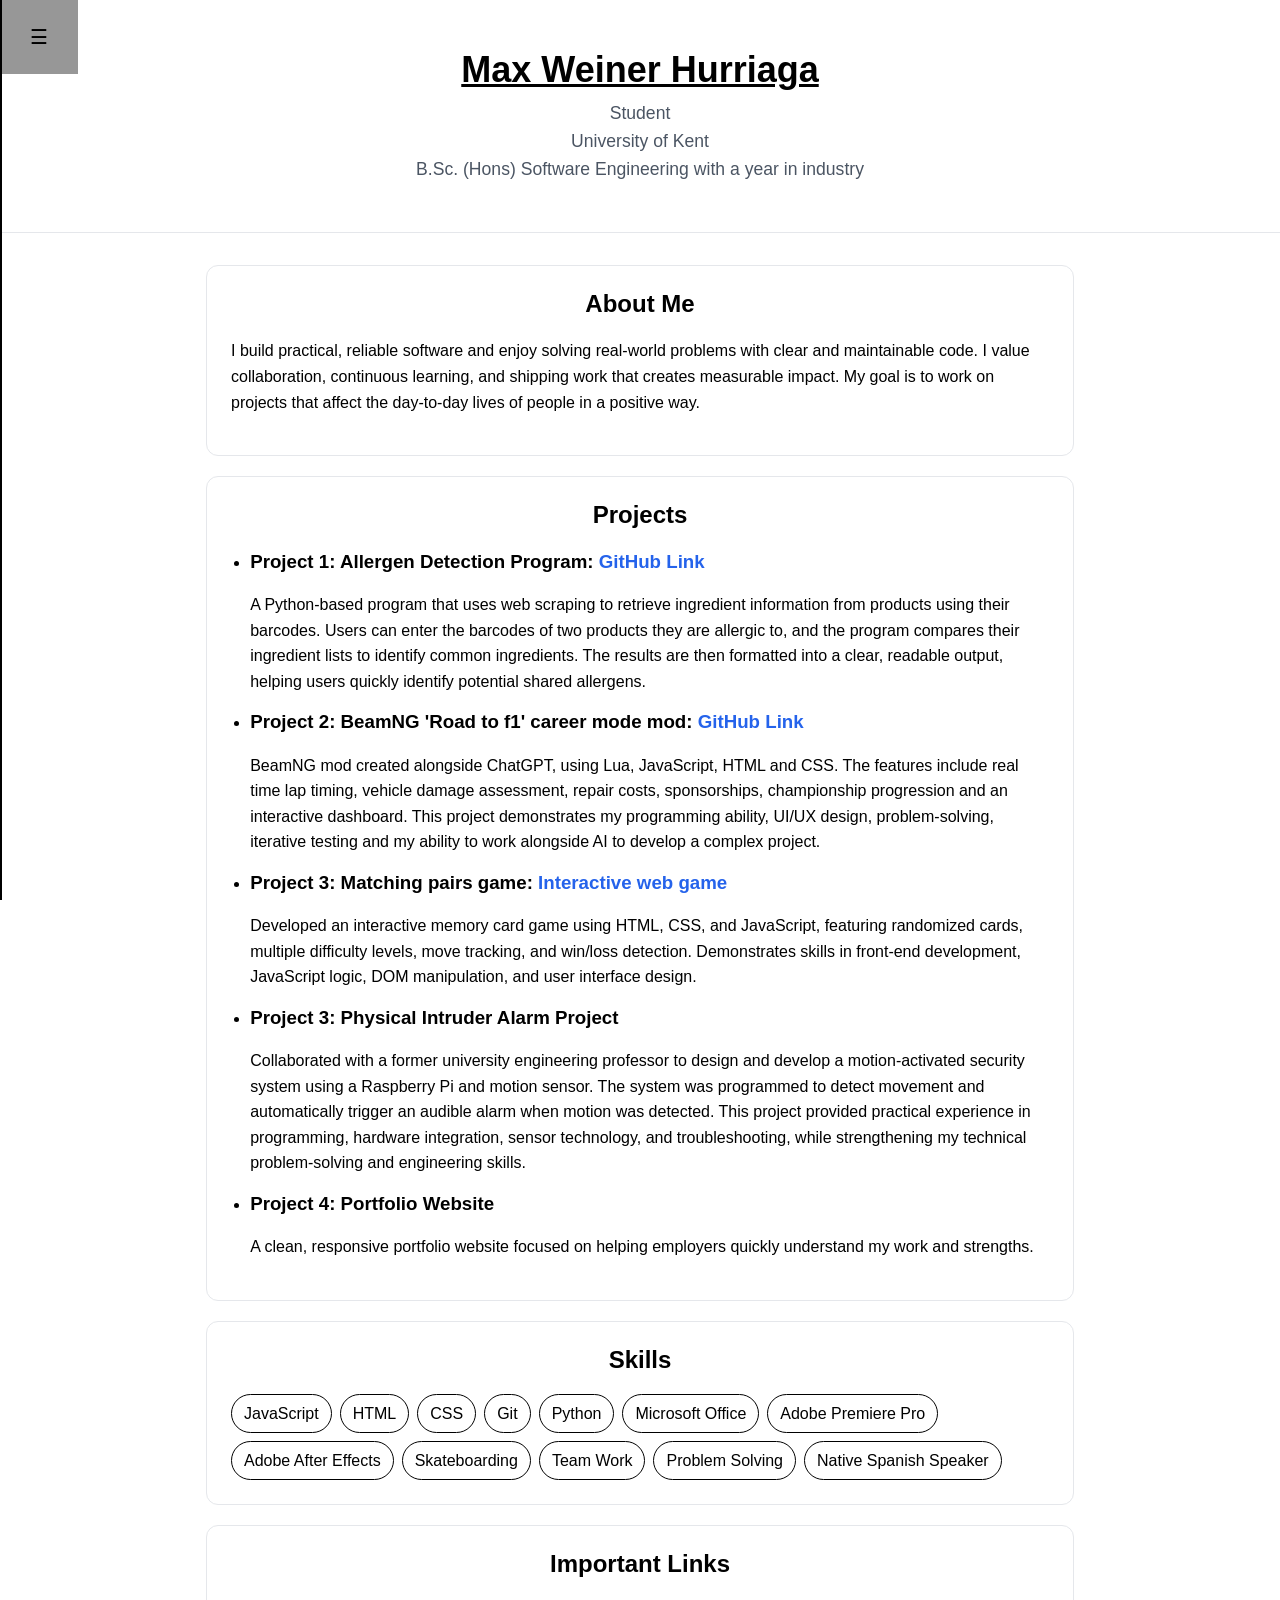
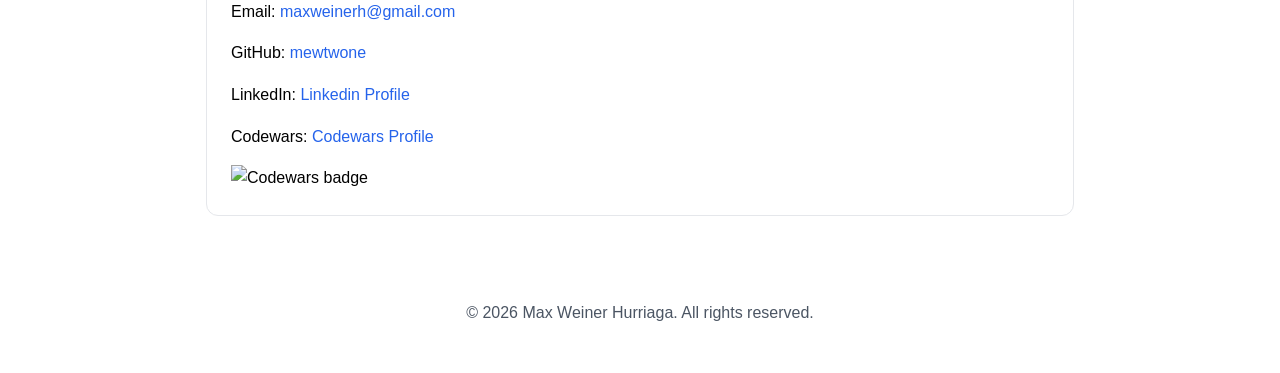
==== commit 25fa8bfa: "Enhance project links and skills section Updated project links and skill list to include interactive" ====
--- a/index.html
+++ b/index.html
@@ -39,15 +39,15 @@
       <h2 id="projects-heading" class="center">Projects</h2>
       <ul class="project-list">
         <li>
-          <h3>Project 1: Allergen Detection Program: <a href="https://github.com/mewtwone/Allergen-Detection-EPQ"> GitHub Link</a></h3>
+          <h3>Project 1: Allergen Detection Program: <a class="link" href="https://github.com/mewtwone/Allergen-Detection-EPQ"> GitHub Link</a></h3>
           <p>A Python-based program that uses web scraping to retrieve ingredient information from products using their barcodes. Users can enter the barcodes of two products they are allergic to, and the program compares their ingredient lists to identify common ingredients. The results are then formatted into a clear, readable output, helping users quickly identify potential shared allergens.</p>
 
         <li>
-          <h3>Project 2: BeamNG 'Road to f1' career mode mod: <a href="https://github.com/mewtwone/Beamng-road-to-f1-mod">GitHub Link</a></h3>
+          <h3>Project 2: BeamNG 'Road to f1' career mode mod: <a class="link" href="https://github.com/mewtwone/Beamng-road-to-f1-mod">GitHub Link</a></h3>
           <p>BeamNG mod created alongside ChatGPT, using Lua, JavaScript, HTML and CSS. The features include real time lap timing, vehicle damage assessment, repair costs, sponsorships, championship progression and an interactive dashboard. This project demonstrates my programming ability, UI/UX design, problem-solving, iterative testing and my ability to work alongside AI to develop a complex project.</p>
         </li>
         <li>
-          <h3>Project 3: Matching pairs game: <a href="cardGame/mew1.html">dog</a></h3>
+          <h3>Project 3: Matching pairs game: <a class="link" href="cardGame/mew1.html">Interactive web game</a></h3>
           <p>Developed an interactive memory card game using HTML, CSS, and JavaScript, featuring randomized cards, multiple difficulty levels, move tracking, and win/loss detection. Demonstrates skills in front-end development, JavaScript logic, DOM manipulation, and user interface design.</p>
         </li>
         <li>
@@ -66,27 +66,38 @@
 
     <section aria-labelledby="skills-heading">
       <h2 id="skills-heading" class="center">Skills</h2>
-      <ul class="skill-list center" >
-        <li class="skill">JavaScript</li>
-        <li class="skill">HTML</li>
-        <li class="skill">CSS</li>
-        <li class="skill">Git</li>
-        <li class="skill">Python</li>
-        <li class="skill">Microsoft Office</li>
-        <li class="skill">Adobe Premiere Pro</li>
-        <li class="skill">Adobe After Effects</li>
-        <li class="skill">Skateboarding</li>
-        <li class="skill">Team Work</li>
-        <li class="skill">Problem Solving</li>
-        <li class="skill">Native Spanish Speaker</li>
+
+      <ul class="skill-list center">
+        <li class="skill" onclick="showSkill('javascript')">JavaScript</li>
+        <li class="skill" onclick="showSkill('html')">HTML</li>
+        <li class="skill" onclick="showSkill('css')">CSS</li>
+        <li class="skill" onclick="showSkill('git')">Git</li>
+        <li class="skill" onclick="showSkill('python')">Python</li>
+        <li class="skill" onclick="showSkill('office')">Microsoft Office</li>
+        <li class="skill" onclick="showSkill('premiere')">Adobe Premiere Pro</li>
+        <li class="skill" onclick="showSkill('aftereffects')">Adobe After Effects</li>
+        <li class="skill" onclick="showSkill('skateboarding')">Skateboarding</li>
+        <li class="skill" onclick="showSkill('teamwork')">Team Work</li>
+        <li class="skill" onclick="showSkill('problemsolving')">Problem Solving</li>
+        <li class="skill" onclick="showSkill('spanish')">Native Spanish Speaker</li>
       </ul>
+      <div id="skillDescription" class="skill-description" hidden>
+        <h3 id="skillTitle"></h3>
+        <p id="skillText"></p>
+
+        <!-- Video for After Effects -->
+        <video id="skillVideo" controls hidden></video>
+      </div>
+
     </section>
 
     <section aria-labelledby="contact-heading">
-      <h2 id="contact-heading" class="center">Contact</h2>
-      <p>Email: <a href="mailto:maxweinerh@gmail.com">maxweinerh@gmail.com</a></p>
-      <p>GitHub: <a href="https://github.com/mewtwone">mewtwone</a></p>
-      <p>LinkedIn: <a href="https://uk.linkedin.com/in/max-weiner-hurriaga-5372513a3">Linkedin Profile</a></p>
+      <h2 id="contact-heading" class="center">Important Links</h2>
+      <p>Email: <a class="link" href="mailto:maxweinerh@gmail.com">maxweinerh@gmail.com</a></p>
+      <p>GitHub: <a class="link" href="https://github.com/mewtwone">mewtwone</a></p>
+      <p>LinkedIn: <a class="link" href="https://uk.linkedin.com/in/max-weiner-hurriaga-5372513a3">Linkedin Profile</a></p>
+      <p>Codewars: <a class="link" href="https://www.codewars.com/users/MaxWrgc">Codewars Profile</a></p>
+      <img alt="Codewars badge" src="https://www.codewars.com/users/MaxWrgc/badges/large">
     </section>
   </main>
 </div>
